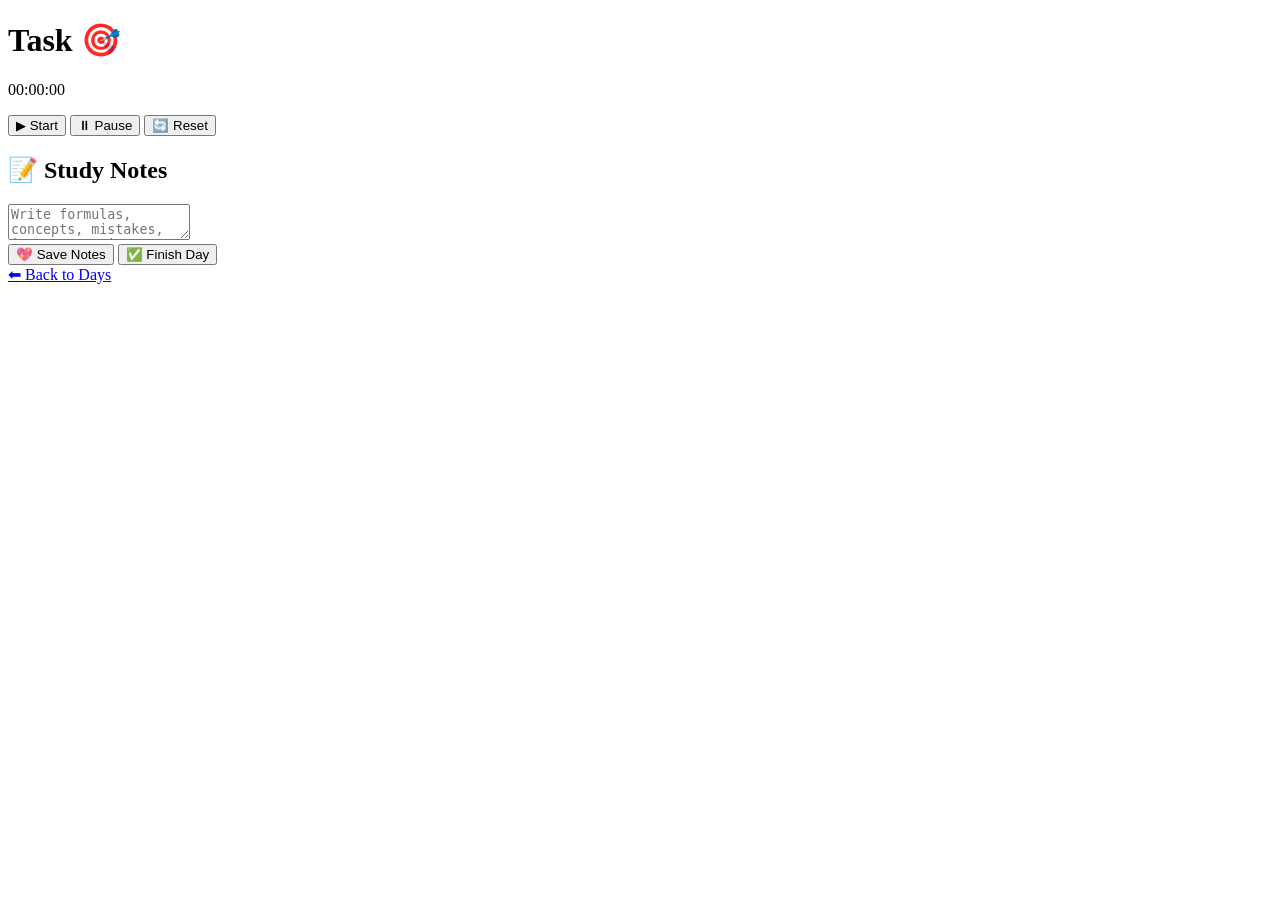
==== daytimer.html @ b850d429 "Initial commit" ====
<!DOCTYPE html>
<html lang="en">

<head>
    <meta charset="UTF-8">
    <meta name="viewport" content="width=device-width, initial-scale=1.0">
    <title>Focus Timer</title>

    <!-- Google Font -->
    <link rel="preconnect" href="https://fonts.googleapis.com">
    <link rel="preconnect" href="https://fonts.gstatic.com" crossorigin>
    <link href="https://fonts.googleapis.com/css2?family=Poppins:wght@300;400;500;600;700&display=swap" rel="stylesheet">

    <link rel="stylesheet" href="dayTimer.css">
    <link rel="stylesheet" href="theme.css">
</head>

<body>

<div class="container">

    <h1 id="taskName" class="title">Task 🎯</h1>

    <p id="dayText" class="subtitle"></p>

    <!-- Timer Card -->
    <div class="timerBox">

        <div id="timer">00:00:00</div>

        <p id="statusText"></p>

        <div class="buttons">

            <button class="startBtn" onclick="startTimer()">
                ▶ Start
            </button>

            <button class="pauseBtn" onclick="pauseTimer()">
                ⏸ Pause
            </button>

            <button class="resetBtn" onclick="resetTimer()">
                🔄 Reset
            </button>

        </div>

    </div>

    <!-- Notes -->

    <h2 class="notesTitle">
        📝 Study Notes
    </h2>

    <textarea
        id="notes"
        placeholder="Write formulas, concepts, mistakes, important points..."
    ></textarea>

    <div class="actionButtons">

        <button
            class="saveBtn"
            onclick="saveNotes()">

            💖 Save Notes

        </button>

        <button
            class="finishBtn"
            onclick="finishDay()">

            ✅ Finish Day

        </button>

    </div>

    <a
        href="taskDays.html"
        class="backBtn">

        ⬅ Back to Days

    </a>

</div>

<script src="dayTimer.js"></script>
<script src="theme.js"></script>

</body>
</html>
---- theme.css ----
body.dark{
 
    background: linear-gradient(135deg,#1a1a1a,#2d1b2e) !important;

    color:white !important;
}


body.dark .container{
    background:#252525 !important;
    box-shadow:0 0 25px rgba(255,105,180,0.25);
}
body.dark .container{
    box-shadow:
        0 0 15px rgba(255,105,180,0.3),
        0 0 35px rgba(255,105,180,0.15);
}
body.dark input,
body.dark textarea{
    background:#444 !important;
    color:white !important;
    border:1px solid #666 !important;
}

body.dark li{
    background:#3a3a3a !important;
    color:white !important;
}

body.dark a{
    color:#ff9fcb !important;
}

body.dark .backBtn{
    background:#ff9fcb !important;
    color:white !important;
}
#themeBtn{
    background:linear-gradient(135deg,#ff9fcb,#ffc0e1);
    box-shadow:0 0 15px rgba(255,192,225,0.6);
    transition:.3s;
}

#themeBtn:hover{
    transform:scale(1.1);
}
body.dark .logoutBtn{
    background:#ff69b4 !important;
    color:white !important;
    border:none;
}
body.dark li{
    background:#343434 !important;
    color:white !important;
}
body.dark input{
    background:#383838 !important;
    color:white !important;
    border:1px solid #ff9fcb !important;
}
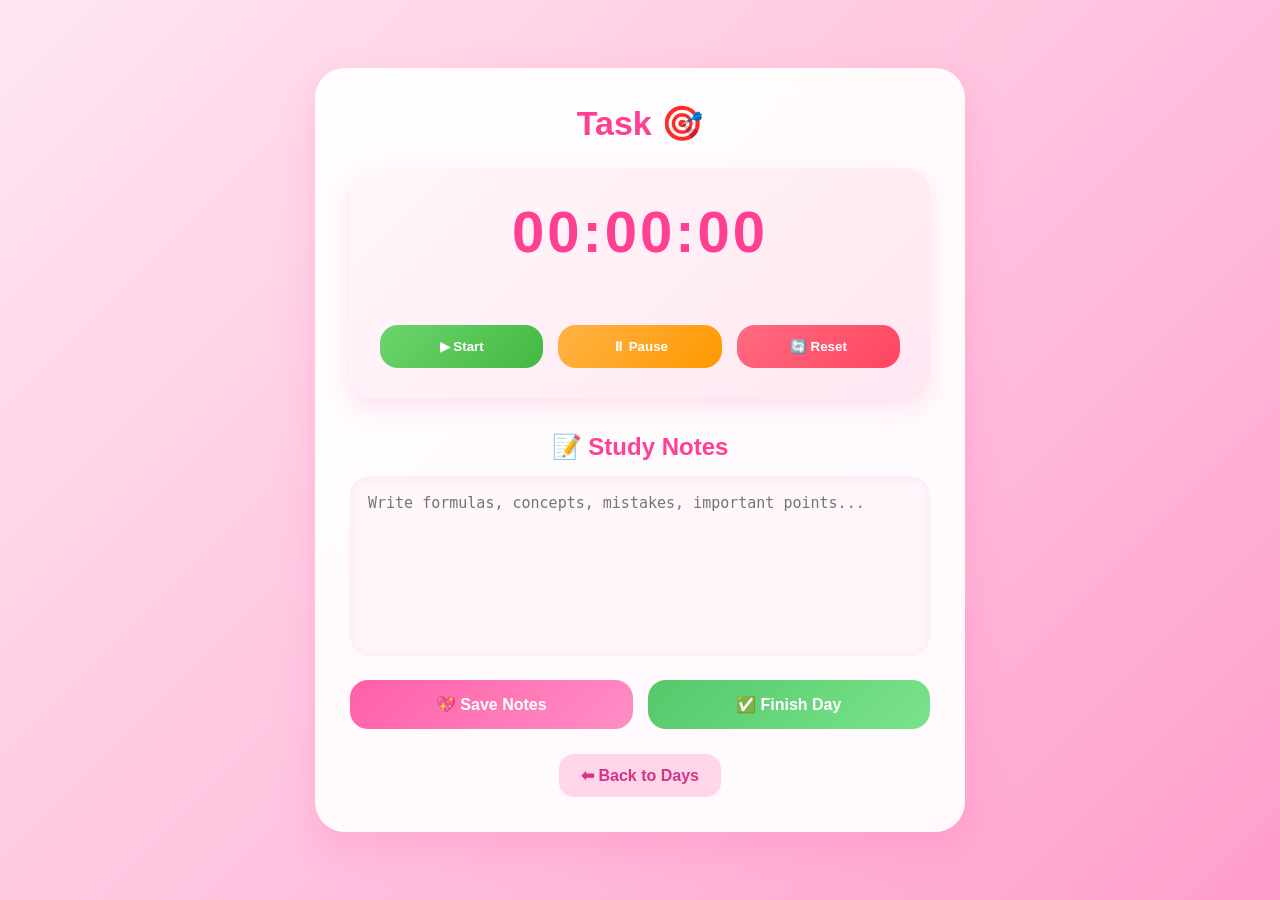
==== commit 78fe736e: "Fix daytimer filename case" ====
--- a/daytimer.html
+++ b/daytimer.html
@@ -11,7 +11,7 @@
     <link rel="preconnect" href="https://fonts.gstatic.com" crossorigin>
     <link href="https://fonts.googleapis.com/css2?family=Poppins:wght@300;400;500;600;700&display=swap" rel="stylesheet">
 
-    <link rel="stylesheet" href="dayTimer.css">
+    <link rel="stylesheet" href="daytimer.css">
     <link rel="stylesheet" href="theme.css">
 </head>
 
@@ -80,7 +80,7 @@
     </div>
 
     <a
-        href="taskDays.html"
+        href="taskdays.html"
         class="backBtn">
 
         ⬅ Back to Days
@@ -89,7 +89,7 @@
 
 </div>
 
-<script src="dayTimer.js"></script>
+<script src="daytimer.js"></script>
 <script src="theme.js"></script>
 
 </body>
--- a/daytimer.css
+++ b/daytimer.css
@@ -0,0 +1,329 @@
+/* ---------- Google Font ---------- */
+
+*{
+    margin:0;
+    padding:0;
+    box-sizing:border-box;
+}
+
+/* ---------- Body ---------- */
+
+body{
+
+    font-family:"Poppins",sans-serif;
+    background:linear-gradient(135deg,#ffe6f2,#ffc4df,#ff9ecb);
+    min-height:100vh;
+    display:flex;
+    justify-content:center;
+    align-items:center;
+    padding:25px;
+
+}
+
+/* ---------- Container ---------- */
+
+.container{
+
+    width:100%;
+
+    max-width:650px;
+
+    background:rgba(255,255,255,.93);
+
+    backdrop-filter:blur(12px);
+
+    border-radius:30px;
+
+    padding:35px;
+
+    text-align:center;
+
+    box-shadow:0 15px 35px rgba(255,105,180,.25);
+
+}
+
+/* ---------- Heading ---------- */
+
+.title{
+
+    color:#ff3f91;
+
+    font-size:34px;
+
+    font-weight:700;
+
+}
+
+.subtitle{
+
+    color:#666;
+
+    margin-top:10px;
+
+    margin-bottom:25px;
+
+}
+
+/* ---------- Timer Box ---------- */
+
+.timerBox{
+
+    background:linear-gradient(135deg,#fff6fb,#ffe7f2);
+
+    border-radius:25px;
+
+    padding:30px;
+
+    margin-top:20px;
+
+    box-shadow:0 10px 25px rgba(255,105,180,.18);
+
+}
+
+/* ---------- Timer ---------- */
+
+#timer{
+
+    font-size:58px;
+
+    font-weight:700;
+
+    color:#ff3f91;
+
+    letter-spacing:3px;
+
+    margin-bottom:20px;
+
+}
+
+/* ---------- Status ---------- */
+
+#statusText{
+
+    margin-bottom:18px;
+
+    color:#ff4f9a;
+
+    font-weight:600;
+
+    min-height:22px;
+
+}
+
+/* ---------- Buttons ---------- */
+
+.buttons{
+
+    display:flex;
+
+    gap:15px;
+
+    justify-content:center;
+
+    flex-wrap:wrap;
+
+}
+
+.buttons button{
+
+    flex:1;
+
+    min-width:130px;
+
+    padding:14px;
+
+    border:none;
+
+    border-radius:18px;
+
+    cursor:pointer;
+
+    font-weight:600;
+
+    color:white;
+
+    transition:.3s;
+
+}
+
+/* ---------- Start ---------- */
+
+.startBtn{
+
+    background:linear-gradient(135deg,#6dd56d,#43b843);
+
+}
+
+/* ---------- Pause ---------- */
+
+.pauseBtn{
+
+    background:linear-gradient(135deg,#ffb347,#ff9800);
+
+}
+
+/* ---------- Reset ---------- */
+
+.resetBtn{
+
+    background:linear-gradient(135deg,#ff6b81,#ff4560);
+
+}
+
+.buttons button:hover{
+
+    transform:translateY(-3px);
+
+    box-shadow:0 10px 18px rgba(0,0,0,.15);
+
+}
+
+/* ---------- Notes ---------- */
+
+.notesTitle{
+
+    margin-top:35px;
+
+    color:#ff3f91;
+
+}
+
+textarea{
+
+    width:100%;
+
+    height:180px;
+
+    margin-top:15px;
+
+    border:none;
+
+    border-radius:20px;
+
+    padding:18px;
+
+    resize:none;
+
+    outline:none;
+
+    font-size:15px;
+
+    background:#fff6fb;
+
+    box-shadow:inset 0 2px 10px rgba(255,105,180,.12);
+
+}
+
+/* ---------- Save + Finish ---------- */
+
+.actionButtons{
+
+    display:flex;
+
+    gap:15px;
+
+    margin-top:20px;
+
+}
+
+.actionButtons button{
+
+    flex:1;
+
+    padding:15px;
+
+    border:none;
+
+    border-radius:18px;
+
+    color:white;
+
+    cursor:pointer;
+
+    font-size:16px;
+
+    font-weight:700;
+
+    transition:.3s;
+
+}
+
+.saveBtn{
+
+    background:linear-gradient(135deg,#ff5fa8,#ff8ec5);
+
+}
+
+.finishBtn{
+
+    background:linear-gradient(135deg,#55c86a,#7ae38c);
+
+}
+
+.actionButtons button:hover{
+
+    transform:translateY(-3px);
+
+    box-shadow:0 10px 20px rgba(0,0,0,.15);
+
+}
+
+/* ---------- Back ---------- */
+
+.backBtn{
+
+    display:inline-block;
+
+    margin-top:25px;
+
+    text-decoration:none;
+
+    background:#ffd5ea;
+
+    color:#d63384;
+
+    padding:12px 22px;
+
+    border-radius:15px;
+
+    font-weight:600;
+
+    transition:.3s;
+
+}
+
+.backBtn:hover{
+
+    background:#ffbddc;
+
+}
+
+/* ---------- Mobile ---------- */
+
+@media(max-width:600px){
+
+    .container{
+
+        padding:25px;
+
+    }
+
+    #timer{
+
+        font-size:42px;
+
+    }
+
+    .buttons{
+
+        flex-direction:column;
+
+    }
+
+    .actionButtons{
+
+        flex-direction:column;
+
+    }
+
+}
